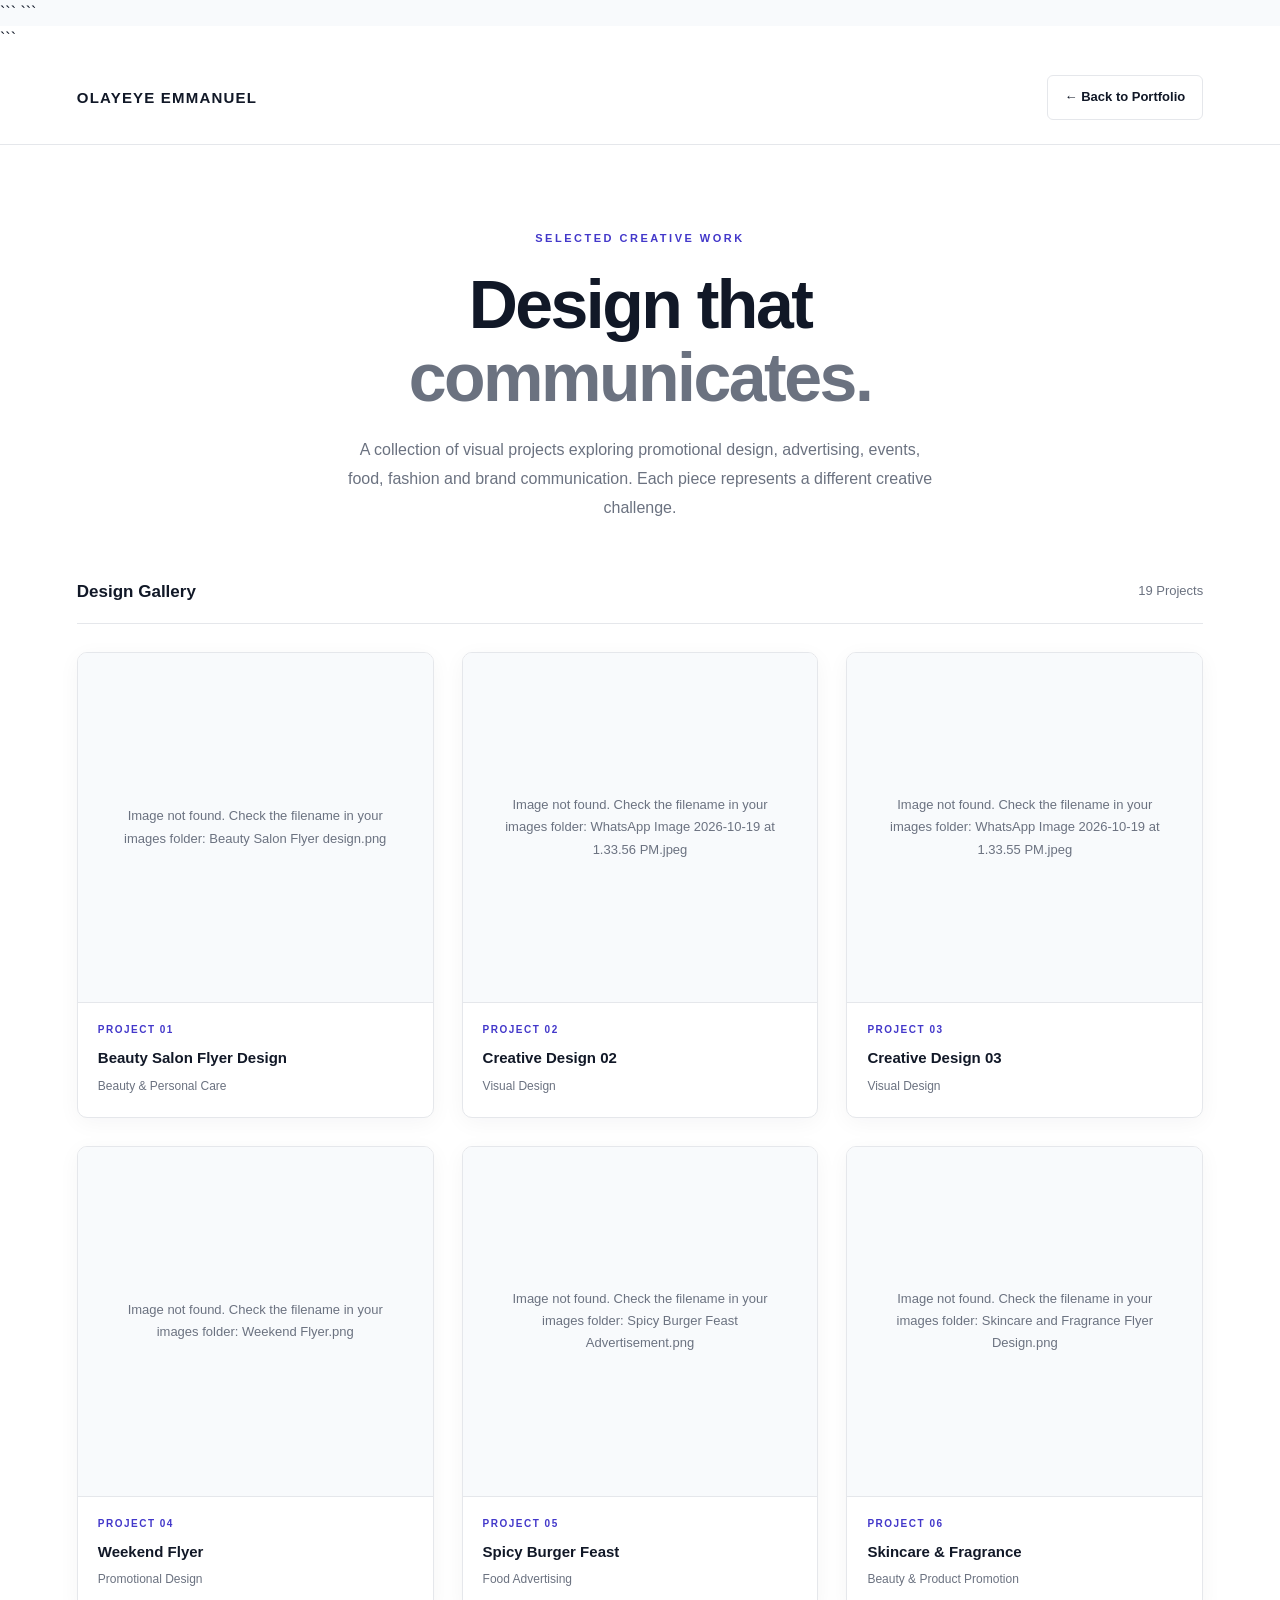
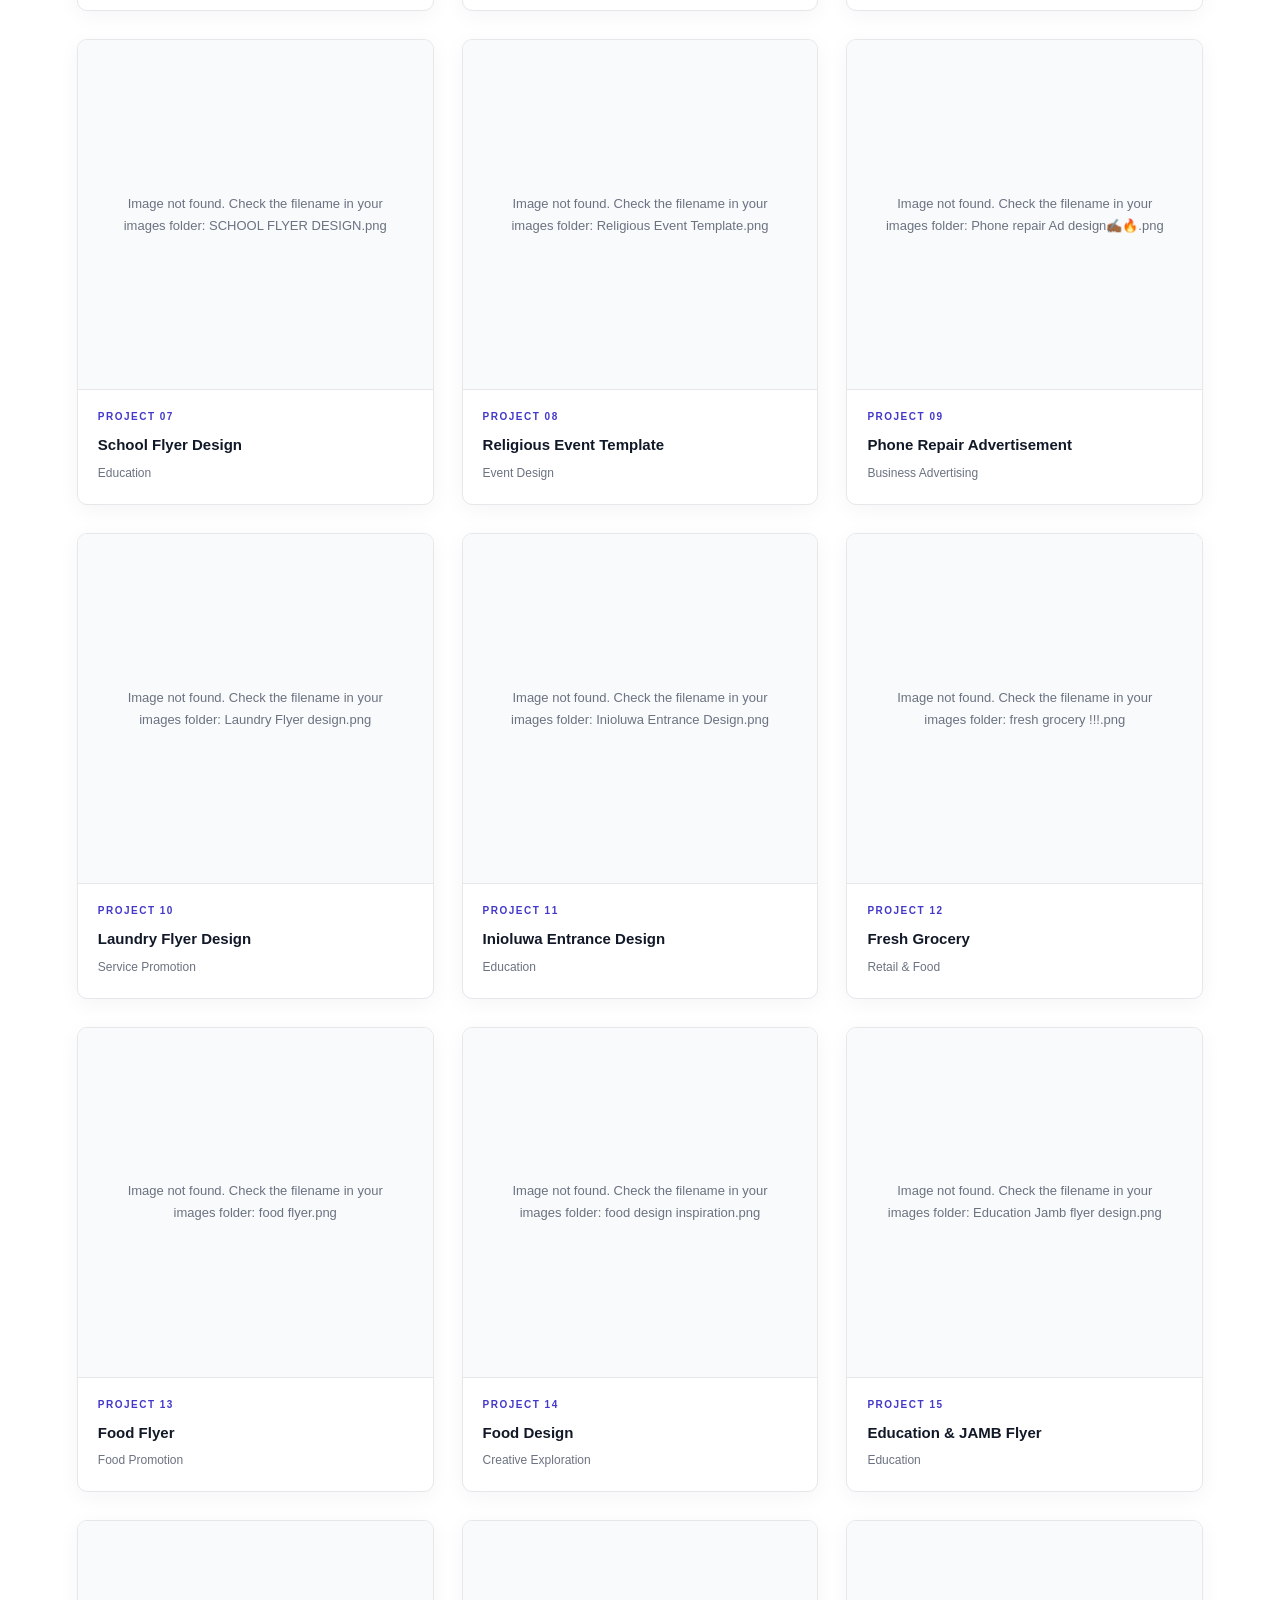
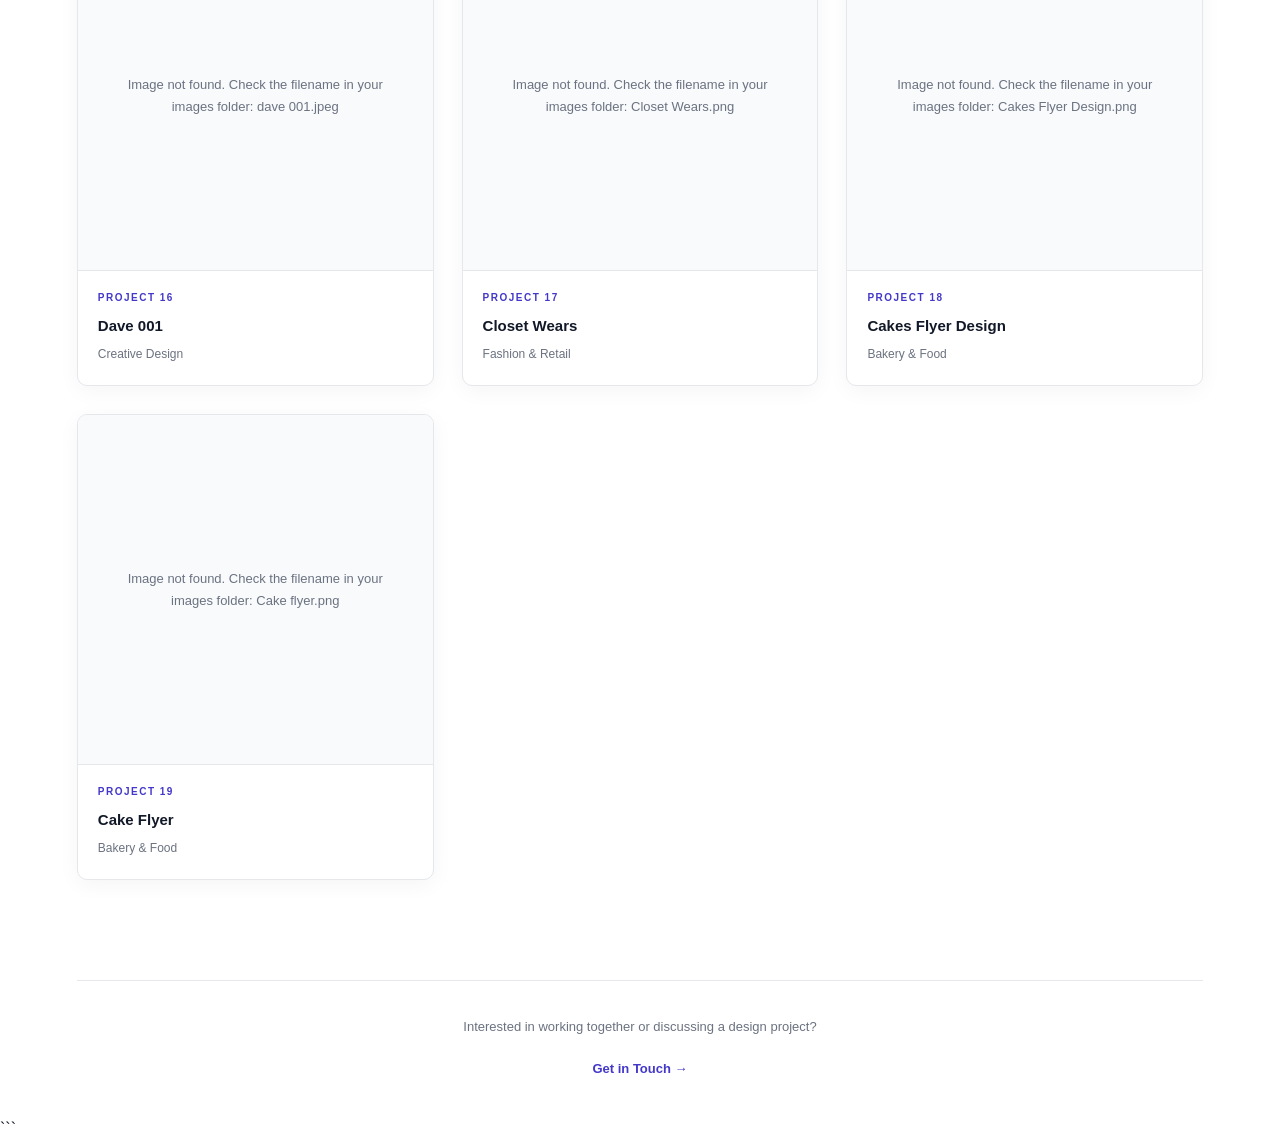
==== work.html @ 798ee1e7 "Add View All Projects button and connect work page" ====
<!DOCTYPE html>

<html lang="en">
<head>
    <meta charset="UTF-8">
    <meta name="viewport" content="width=device-width, initial-scale=1.0">

```
<title>Design Gallery | Olayeye Emmanuel</title>

<meta name="description" content="Explore graphic design, promotional flyers, advertisements and visual communication projects by Olayeye Emmanuel.">

<link rel="stylesheet" href="style.css">

<style>
    .gallery-page {
        min-height: 100vh;
        background: #ffffff;
        color: #111827;
    }

    .gallery-header {
        padding: 24px 6%;
        display: flex;
        align-items: center;
        justify-content: space-between;
        gap: 20px;
        border-bottom: 1px solid #e5e7eb;
    }

    .gallery-brand {
        color: #111827;
        text-decoration: none;
        font-size: 15px;
        font-weight: 800;
        letter-spacing: 1.2px;
    }

    .gallery-back {
        display: inline-flex;
        align-items: center;
        gap: 8px;
        padding: 11px 17px;
        border: 1px solid #e5e7eb;
        border-radius: 6px;
        color: #111827;
        text-decoration: none;
        font-size: 13px;
        font-weight: 600;
        transition: background 0.2s ease;
    }

    .gallery-back:hover {
        background: #f3f4f6;
    }

    .gallery-intro {
        max-width: 850px;
        margin: 0 auto;
        padding: 85px 24px 55px;
        text-align: center;
    }

    .gallery-eyebrow {
        margin-bottom: 20px;
        color: #4338ca;
        font-size: 11px;
        font-weight: 800;
        letter-spacing: 2.5px;
        text-transform: uppercase;
    }

    .gallery-intro h1 {
        margin: 0 0 22px;
        color: #111827;
        font-size: clamp(38px, 6vw, 68px);
        font-weight: 750;
        letter-spacing: -2.5px;
        line-height: 1.08;
    }

    .gallery-intro h1 span {
        display: block;
        color: #6b7280;
    }

    .gallery-intro p {
        max-width: 590px;
        margin: 0 auto;
        color: #6b7280;
        font-size: 16px;
        line-height: 1.8;
    }

    .gallery-main {
        width: min(1440px, 100%);
        margin: 0 auto;
        padding: 0 6% 100px;
    }

    .gallery-toolbar {
        display: flex;
        align-items: center;
        justify-content: space-between;
        gap: 16px;
        margin-bottom: 28px;
        padding-bottom: 18px;
        border-bottom: 1px solid #e5e7eb;
    }

    .gallery-toolbar h2 {
        margin: 0;
        font-size: 17px;
        font-weight: 700;
    }

    .gallery-count {
        color: #6b7280;
        font-size: 13px;
    }

    .design-gallery {
        display: grid;
        grid-template-columns: repeat(3, minmax(0, 1fr));
        gap: 28px;
    }

    .design-card {
        min-width: 0;
        overflow: hidden;
        background: #ffffff;
        border: 1px solid #e5e7eb;
        border-radius: 10px;
        box-shadow: 0 5px 22px rgba(17, 24, 39, 0.045);
        transition: transform 0.25s ease, box-shadow 0.25s ease;
    }

    .design-card:hover {
        transform: translateY(-5px);
        box-shadow: 0 14px 35px rgba(17, 24, 39, 0.09);
    }

    .design-image-frame {
        display: flex;
        align-items: center;
        justify-content: center;
        height: 350px;
        padding: 12px;
        overflow: hidden;
        background: #f8fafc;
        border-bottom: 1px solid #e5e7eb;
    }

    .design-image-frame img {
        display: block;
        width: 100%;
        height: 100%;
        object-fit: contain;
        cursor: zoom-in;
        transition: transform 0.25s ease;
    }

    .design-card:hover .design-image-frame img {
        transform: scale(1.025);
    }

    .design-card-info {
        padding: 19px 20px 21px;
    }

    .design-number {
        display: block;
        margin-bottom: 9px;
        color: #4338ca;
        font-size: 10px;
        font-weight: 800;
        letter-spacing: 1.5px;
    }

    .design-card-info h3 {
        margin: 0;
        color: #111827;
        font-size: 15px;
        font-weight: 650;
        line-height: 1.5;
    }

    .design-type {
        margin-top: 7px;
        color: #6b7280;
        font-size: 12px;
    }

    .gallery-footer {
        padding: 35px 24px;
        text-align: center;
        border-top: 1px solid #e5e7eb;
    }

    .gallery-footer p {
        margin: 0 0 17px;
        color: #6b7280;
        font-size: 13px;
        line-height: 1.7;
    }

    .gallery-footer a {
        color: #4338ca;
        font-size: 13px;
        font-weight: 700;
        text-decoration: none;
    }

    /* Full-size image preview */

    .image-lightbox {
        position: fixed;
        inset: 0;
        z-index: 9999;
        display: none;
        align-items: center;
        justify-content: center;
        padding: 30px;
        background: rgba(17, 24, 39, 0.94);
    }

    .image-lightbox.is-open {
        display: flex;
    }

    .lightbox-image {
        display: block;
        max-width: 92vw;
        max-height: 85vh;
        object-fit: contain;
    }

    .lightbox-close {
        position: absolute;
        top: 18px;
        right: 25px;
        width: 44px;
        height: 44px;
        border: 1px solid rgba(255, 255, 255, 0.35);
        border-radius: 50%;
        background: transparent;
        color: #ffffff;
        font-size: 28px;
        cursor: pointer;
    }

    .lightbox-caption {
        position: absolute;
        bottom: 15px;
        left: 20px;
        right: 20px;
        color: #ffffff;
        font-size: 13px;
        text-align: center;
    }

    @media (max-width: 1000px) {
        .design-gallery {
            grid-template-columns: repeat(2, minmax(0, 1fr));
            gap: 22px;
        }

        .design-image-frame {
            height: 320px;
        }
    }

    @media (max-width: 600px) {
        .gallery-header {
            padding: 18px 5%;
        }

        .gallery-brand {
            font-size: 12px;
        }

        .gallery-back {
            padding: 10px 12px;
            font-size: 12px;
        }

        .gallery-intro {
            padding: 65px 22px 40px;
        }

        .gallery-intro h1 {
            letter-spacing: -1.5px;
        }

        .gallery-intro p {
            font-size: 14px;
        }

        .gallery-main {
            padding: 0 18px 65px;
        }

        .design-gallery {
            grid-template-columns: 1fr;
            gap: 22px;
        }

        .design-image-frame {
            height: 390px;
        }

        .design-card-info {
            padding: 17px;
        }

        .image-lightbox {
            padding: 15px;
        }
    }
</style>
```

</head>

<body>
<div class="gallery-page">

```
<header class="gallery-header">
    <a class="gallery-brand" href="index.html">OLAYEYE EMMANUEL</a>
    <a class="gallery-back" href="index.html#work">← Back to Portfolio</a>
</header>

<section class="gallery-intro">
    <div class="gallery-eyebrow">Selected Creative Work</div>

    <h1>
        Design that
        <span>communicates.</span>
    </h1>

    <p>
        A collection of visual projects exploring promotional design,
        advertising, events, food, fashion and brand communication.
        Each piece represents a different creative challenge.
    </p>
</section>

<main class="gallery-main">

    <div class="gallery-toolbar">
        <h2>Design Gallery</h2>
        <span class="gallery-count" id="galleryCount">19 Projects</span>
    </div>

    <div class="design-gallery" id="designGallery"></div>

</main>

<footer class="gallery-footer">
    <p>
        Interested in working together or discussing a design project?
    </p>
    <a href="index.html#contact">Get in Touch →</a>
</footer>
```

</div>

<div class="image-lightbox" id="imageLightbox" role="dialog" aria-modal="true" aria-label="Full-size design preview">
    <button class="lightbox-close" id="lightboxClose" aria-label="Close image preview">&times;</button>
    <img class="lightbox-image" id="lightboxImage" src="" alt="">
    <div class="lightbox-caption" id="lightboxCaption"></div>
</div>

<script>
    const designs = [
        {
            file: "Beauty Salon Flyer design.png",
            title: "Beauty Salon Flyer Design",
            type: "Beauty & Personal Care"
        },
        {
            file: "WhatsApp Image 2026-10-19 at 1.33.56 PM.jpeg",
            title: "Creative Design 02",
            type: "Visual Design"
        },
        {
            file: "WhatsApp Image 2026-10-19 at 1.33.55 PM.jpeg",
            title: "Creative Design 03",
            type: "Visual Design"
        },
        {
            file: "Weekend Flyer.png",
            title: "Weekend Flyer",
            type: "Promotional Design"
        },
        {
            file: "Spicy Burger Feast Advertisement.png",
            title: "Spicy Burger Feast",
            type: "Food Advertising"
        },
        {
            file: "Skincare and Fragrance Flyer Design.png",
            title: "Skincare & Fragrance",
            type: "Beauty & Product Promotion"
        },
        {
            file: "SCHOOL FLYER DESIGN.png",
            title: "School Flyer Design",
            type: "Education"
        },
        {
            file: "Religious Event Template.png",
            title: "Religious Event Template",
            type: "Event Design"
        },
        {
            file: "Phone repair Ad design✍🏾🔥.png",
            title: "Phone Repair Advertisement",
            type: "Business Advertising"
        },
        {
            file: "Laundry Flyer design.png",
            title: "Laundry Flyer Design",
            type: "Service Promotion"
        },
        {
            file: "Inioluwa Entrance Design.png",
            title: "Inioluwa Entrance Design",
            type: "Education"
        },
        {
            file: "fresh grocery !!!.png",
            title: "Fresh Grocery",
            type: "Retail & Food"
        },
        {
            file: "food flyer.png",
            title: "Food Flyer",
            type: "Food Promotion"
        },
        {
            file: "food design inspiration.png",
            title: "Food Design",
            type: "Creative Exploration"
        },
        {
            file: "Education Jamb flyer design.png",
            title: "Education & JAMB Flyer",
            type: "Education"
        },
        {
            file: "dave 001.jpeg",
            title: "Dave 001",
            type: "Creative Design"
        },
        {
            file: "Closet Wears.png",
            title: "Closet Wears",
            type: "Fashion & Retail"
        },
        {
            file: "Cakes Flyer Design.png",
            title: "Cakes Flyer Design",
            type: "Bakery & Food"
        },
        {
            file: "Cake flyer.png",
            title: "Cake Flyer",
            type: "Bakery & Food"
        }
    ];

    const gallery = document.getElementById("designGallery");
    const count = document.getElementById("galleryCount");

    designs.forEach((design, index) => {
        const card = document.createElement("article");
        card.className = "design-card";

        const frame = document.createElement("div");
        frame.className = "design-image-frame";

        const img = document.createElement("img");
        img.src = "images/" + encodeURIComponent(design.file);
        img.alt = design.title;
        img.loading = index < 6 ? "eager" : "lazy";

        img.addEventListener("click", () => openLightbox(img.src, design.title));

        img.addEventListener("error", () => {
            frame.innerHTML = "";
            const message = document.createElement("p");
            message.style.cssText = "padding:20px;color:#6b7280;font-size:13px;text-align:center;line-height:1.7;";
            message.textContent = "Image not found. Check the filename in your images folder: " + design.file;
            frame.appendChild(message);
        });

        frame.appendChild(img);

        const info = document.createElement("div");
        info.className = "design-card-info";

        const number = document.createElement("span");
        number.className = "design-number";
        number.textContent = "PROJECT " + String(index + 1).padStart(2, "0");

        const title = document.createElement("h3");
        title.textContent = design.title;

        const type = document.createElement("div");
        type.className = "design-type";
        type.textContent = design.type;

        info.append(number, title, type);
        card.append(frame, info);
        gallery.appendChild(card);
    });

    count.textContent = designs.length + " Projects";

    const lightbox = document.getElementById("imageLightbox");
    const lightboxImage = document.getElementById("lightboxImage");
    const lightboxCaption = document.getElementById("lightboxCaption");
    const closeButton = document.getElementById("lightboxClose");

    function openLightbox(src, title) {
        lightboxImage.src = src;
        lightboxImage.alt = title;
        lightboxCaption.textContent = title;
        lightbox.classList.add("is-open");
        document.body.style.overflow = "hidden";
        closeButton.focus();
    }

    function closeLightbox() {
        lightbox.classList.remove("is-open");
        lightboxImage.src = "";
        document.body.style.overflow = "";
    }

    closeButton.addEventListener("click", closeLightbox);

    lightbox.addEventListener("click", (event) => {
        if (event.target === lightbox) {
            closeLightbox();
        }
    });

    document.addEventListener("keydown", (event) => {
        if (event.key === "Escape") {
            closeLightbox();
        }
    });
</script>

</body>
</html>
---- style.css ----
/* =========================================================
   OLAYEYE EMMANUEL
   PERSONAL WEBSITE
   CLEAN LIGHT / PREMIUM / EDITORIAL
========================================================= */

* {
    margin: 0;
    padding: 0;
    box-sizing: border-box;
}

html {
    scroll-behavior: smooth;
}

body {
    font-family: Arial, Helvetica, sans-serif;
    background: #f8fafc;
    color: #111827;
    line-height: 1.6;
    overflow-x: hidden;
}

img {
    display: block;
    max-width: 100%;
}

a {
    color: inherit;
    text-decoration: none;
}

p {
    margin: 0;
}

strong {
    font-weight: 700;
}

/* =========================================================
   GLOBAL CONTAINER
========================================================= */

.nav-container,
section,
.contact-inner,
footer {
    width: min(1180px, 88%);
    margin: 0 auto;
}

/* =========================================================
   NAVIGATION
========================================================= */

.navbar {
    width: 100%;
    background: #f8fafc;
}

.nav-container {
    min-height: 92px;
    display: flex;
    align-items: center;
    justify-content: space-between;
    border-bottom: 1px solid #e2e8f0;
}

.logo {
    font-size: 19px;
    font-weight: 800;
    letter-spacing: -0.5px;
}

.logo span {
    color: #312e81;
}

nav {
    display: flex;
    align-items: center;
    gap: 38px;
}

nav a {
    font-size: 14px;
    color: #475569;
    transition: color 0.25s ease;
}

nav a:hover {
    color: #312e81;
}

.nav-button {
    font-size: 14px;
    font-weight: 700;
    color: #111827;
}

.nav-button:hover {
    color: #312e81;
}

/* =========================================================
   HERO
========================================================= */

.hero {
    width: 100%;
    min-height: 720px;

    display: grid;
    grid-template-columns: 1.05fr 0.95fr;
    align-items: center;
    gap: 90px;

    padding: 100px max(6%, calc((100% - 1180px) / 2));

    background: #111827;
    color: white;
}

.hero-content {
    max-width: 690px;
}

.eyebrow {
    margin-bottom: 28px;
    font-size: 12px;
    font-weight: 700;
    letter-spacing: 2px;
    color: #ffffff;
}

.hero h1 {
    max-width: 720px;
    font-size: clamp(60px, 7vw, 105px);
    line-height: 0.91;
    letter-spacing: -6px;
    font-weight: 800;
    margin-bottom: 38px;
}

.hero h1 span {
    color: #818cf8;
}

.hero-text {
    max-width: 590px;
    font-size: 18px;
    line-height: 1.75;
    color: #ffffff;
}

.hero-actions {
    display: flex;
    align-items: center;
    gap: 28px;
    margin-top: 32px;
}

.primary-button {
    display: inline-flex;
    align-items: center;
    justify-content: center;
    padding: 14px 22px;
    background: #111827;
    color: white;
    border-radius: 999px;
    font-size: 14px;
    font-weight: 700;
    transition: transform 0.25s ease, background 0.25s ease;
}

.primary-button:hover {
    transform: translateY(-3px);
    background: #312e81;
}

.text-button {
    font-size: 14px;
    font-weight: 700;
    color: #475569;
}

.text-button:hover {
    color: #312e81;
}

/* =========================================================
   HERO IMAGE
========================================================= */

.hero-image {
    display: flex;
    flex-direction: column;
    align-items: center;
}

.image-frame {
    width: min(100%, 460px);
    height: 570px;
    padding: 12px;
    background: white;
    border: 1px solid #e2e8f0;
    border-radius: 24px;
    box-shadow: 0 25px 60px rgba(15, 23, 42, 0.10);
}

.image-frame img {
    width: 100%;
    height: 100%;
    object-fit: cover;
    object-position: center;
    border-radius: 16px;
}

.image-caption {
    width: min(100%, 460px);
    display: flex;
    justify-content: space-between;
    margin-top: 13px;
    font-size: 10px;
    letter-spacing: 1.5px;
    color: #94a3b8;
}

/* =========================================================
   INTRO STRIP
========================================================= */

.intro-strip {
    display: grid;
    grid-template-columns: repeat(3, 1fr);
    gap: 30px;
    padding: 30px 0;
    border-top: 1px solid #e2e8f0;
    border-bottom: 1px solid #e2e8f0;
}

.intro-strip div {
    display: flex;
    flex-direction: column;
    gap: 5px;
}

.intro-strip span {
    font-size: 10px;
    letter-spacing: 1.5px;
    color: #94a3b8;
}

.intro-strip strong {
    font-size: 13px;
    color: #334155;
}

/* =========================================================
   GENERAL SECTION
========================================================= */

.section {
    padding: 130px 0;
}

.section-heading {
    display: block;
    margin-bottom: 65px;
    text-align: left;
}

.section-heading h2 {
    margin-left: 0;
    margin-right: 0;
}

.section-heading .section-number {
    margin-bottom: 24px;
}

.section-heading h2 {
    max-width: 900px;
    margin: 0;
}

.section-number {
    font-size: 10px;
    font-weight: 700;
    letter-spacing: 1.5px;
    color: #64748b;
}

.section-heading h2 {
    max-width: 800px;
    font-size: clamp(45px, 5.4vw, 78px);
    line-height: 0.96;
    letter-spacing: -4px;
    font-weight: 800;
    text-align: left;
}

.section-heading h2 span {
    color: #312E81;
}

/* =========================================================
   ABOUT
========================================================= */

.about {
    border-bottom: 1px solid #e2e8f0;
}

.about-grid {
    display: grid;
    grid-template-columns: 0.9fr 1.1fr;
    gap: 100px;
}

.about-lead {
    font-size: 21px;
    line-height: 1.7;
    color: #334155;
}

.about-lead p {
    margin-bottom: 25px;
}

.about-text {
    max-width: 650px;
}

.about-text p {
    margin-bottom: 25px;
    font-size: 17px;
    line-height: 1.8;
    color: #64748b;
}

/* =========================================================
   SERVICES
========================================================= */

.services {
    border-bottom: 1px solid #dbe3ec;
}

.service-grid {
    display: grid;
    grid-template-columns: repeat(3, 1fr);
    gap: 2px;
    background: #dbe3ec;
    border: 1px solid #dbe3ec;
}

.service-card {
    position: relative;
    min-height: 320px;
    padding: 32px;
    display: flex;
    flex-direction: column;
    justify-content: space-between;

    background-size: cover;
    background-position: center;
    background-repeat: no-repeat;

    overflow: hidden;
    border: 1px solid rgba(255, 255, 255, 0.35);
}

/* Dark layer over the image */
.service-overlay {
    position: absolute;
    inset: 0;
    z-index: 1;

    background: linear-gradient(
        to top,
        rgba(8, 15, 35, 0.88),
        rgba(8, 15, 35, 0.45),
        rgba(8, 15, 35, 0.15)
    );
}

/* Content sits above the image and overlay */
.service-content {
    position: relative;
    z-index: 2;

    height: 100%;
    display: flex;
    flex-direction: column;
    justify-content: space-between;
}

/* Number */
.service-number {
    display: block;

    font-size: 10px;
    font-weight: 700;
    letter-spacing: 2px;

    color: rgba(255, 255, 255, 0.75);
}

/* Text area */
.service-content h3 {
    margin-top: auto;
    margin-bottom: 12px;

    font-size: 23px;
    line-height: 1.15;
    font-weight: 700;
    letter-spacing: -0.5px;

    color: #ffffff;
}

/* Description */
.service-content p {
    max-width: 430px;

    margin: 0;

    font-size: 14px;
    line-height: 1.7;

    color: rgba(255, 255, 255, 0.88);
}

/* Subtle premium hover */
.service-card {
    transition:
        transform 0.3s ease,
        box-shadow 0.3s ease;
}

.service-card:hover {
    transform: translateY(-3px);
    box-shadow: 0 16px 35px rgba(15, 23, 42, 0.12);
}

/* =========================================================
   JOURNEY
========================================================= */

.timeline {
    border-top: 1px solid #dbe3ec;
}

.timeline-item {
    display: grid;
    grid-template-columns: 180px 1fr;
    gap: 60px;
    padding: 42px 0;
    border-bottom: 1px solid #dbe3ec;
}

.timeline-year {
    padding-top: 4px;
    font-size: 10px;
    font-weight: 700;
    letter-spacing: 2px;
    color: #94a3b8;
}

.timeline-content {
    display: grid;
    grid-template-columns: 1fr 360px;
    gap: 50px;
    align-items: center;
}

.timeline-text h3 {
    margin-bottom: 14px;
    font-size: 24px;
    line-height: 1.2;
    letter-spacing: -0.5px;
}

.timeline-text p {
    max-width: 680px;
    margin: 0;
    font-size: 16px;
    line-height: 1.8;
    color: #64748b;
}

.timeline-image {
    width: 100%;
    height: 220px;
    overflow: hidden;
    background: #e2e8f0;
}

.timeline-image img {
    display: block;
    width: 100%;
    height: 100%;
    object-fit: cover;
}

/* =========================================================
   WORK — PREMIUM BLUE & VIOLET BACKGROUND
========================================================= */

.work {
    position: relative;
    isolation: isolate;
    overflow: hidden;

    background:
        radial-gradient(
            circle at 100% 0%,
            rgba(124, 58, 237, 0.18) 0%,
            transparent 32%
        ),
        radial-gradient(
            circle at 0% 100%,
            rgba(59, 130, 246, 0.20) 0%,
            transparent 35%
        ),
        linear-gradient(
            135deg,
            #edf4ff 0%,
            #dce9ff 48%,
            #e9e7ff 100%
        );

    border-bottom: 1px solid #dbe5f5;
}

/* Decorative circles */

.work::before,
.work::after {
    content: "";
    position: absolute;
    z-index: -1;
    border-radius: 50%;
    pointer-events: none;
}

.work::before {
    width: 360px;
    height: 360px;
    top: -200px;
    right: -100px;
    background: rgba(96, 145, 255, 0.20);
}

.work::after {
    width: 300px;
    height: 300px;
    bottom: -190px;
    left: -100px;
    background: rgba(124, 58, 237, 0.12);
}


.work-grid {
    display: grid;
    grid-template-columns: repeat(2, minmax(0, 1fr));
    gap: 28px;
}

.project-card {
    background: #ffffff;
    border: 1px solid #e2e8f0;
    border-radius: 22px;
    padding: 12px;
    overflow: hidden;
    box-shadow: 0 12px 35px rgba(15, 23, 42, 0.05);
    transition: transform 0.3s ease, box-shadow 0.3s ease;
}

.project-card:hover {
    transform: translateY(-4px);
    box-shadow: 0 22px 55px rgba(15, 23, 42, 0.10);
}

.project-large {
    grid-column: 1 / -1;
}

.project-image {
width: 100%;
height: 360px;
display: flex;
align-items: center;
justify-content: center;
overflow: hidden;
border-radius: 15px;
background: linear-gradient(135deg, #f8fafc, #eef2ff);
}

.project-large .project-image {
    height: 470px;
}

.project-image img {
    display: block;
    width: 100%;
    height: 100%;
    object-fit: contain;
    transition: transform 0.45s ease;
}

.project-card:hover .project-image img {
    transform: scale(1.015);
}

.project-info {
    display: flex;
    justify-content: space-between;
    align-items: flex-start;
    gap: 35px;
    padding: 22px 7px 10px;
}

.project-info > div {
    flex: 1;
}

.project-info span {
    display: block;
    margin-bottom: 7px;
    font-size: 9px;
    font-weight: 700;
    letter-spacing: 1.2px;
    color: #94a3b8;
}

.project-info h3 {
    font-size: 20px;
    line-height: 1.25;
    letter-spacing: -0.5px;
    color: #111827;
}

.project-info p {
    max-width: 430px;
    color: #64748b;
    font-size: 13px;
    line-height: 1.7;
}

/* =========================================================
   SKILLS
========================================================= */

.skills {
    border-bottom: 1px solid #e2e8f0;
}

.skills-layout {
    display: grid;
    grid-template-columns: repeat(3, 1fr);
    gap: 70px;
}

.skill-group {
    border-top: 1px solid #cbd5e1;
    padding-top: 20px;
}

.skill-group h3 {
    margin-bottom: 22px;
    font-size: 20px;
}

.skill-group ul {
    list-style: none;
}

.skill-group li {
    padding: 8px 0;
    font-size: 14px;
    color: #64748b;
    border-bottom: 1px solid #edf2f7;
}

/* =========================================================
   DAVE TECH CREATIVE
========================================================= */

.dtc {
    padding-top: 110px;
    padding-bottom: 110px;
}

.dtc-inner {
    padding: 70px;
    background: #eef2ff;
    border: 1px solid #dbe3ec;
    border-radius: 28px;
}

.dtc-label {
    margin-bottom: 25px;
    font-size: 10px;
    font-weight: 700;
    letter-spacing: 1.7px;
    color: #64748b;
}

.dtc h2 {
    font-size: clamp(55px, 8vw, 105px);
    line-height: 0.88;
    letter-spacing: -6px;
}

.dtc h2 span {
    color: #312e81;
}

.dtc-tagline {
    margin-top: 30px;
    font-size: 12px;
    font-weight: 700;
    letter-spacing: 2px;
}

.dtc-description {
    max-width: 650px;
    margin-top: 30px;
    font-size: 17px;
    line-height: 1.8;
    color: #64748b;
}

.dtc-services {
    display: flex;
    flex-wrap: wrap;
    gap: 10px;
    margin-top: 35px;
}

.dtc-services span {
    padding: 9px 14px;
    border: 1px solid #cbd5e1;
    border-radius: 999px;
    background: white;
    font-size: 12px;
    color: #475569;
    
}
.dtc-brand-row {
    display: grid;
    grid-template-columns: 1fr 260px;
    align-items: center;
    gap: 50px;
}

.dtc-logo-area {
    display: flex;
    justify-content: center;
    align-items: center;
}

.dtc-logo-area img {
    width: 220px;
    height: 220px;
    object-fit: contain;
    padding: 20px;
    background: #ffffff;
    border: 1px solid #e2e8f0;
    border-radius: 24px;
    box-shadow: 0 15px 40px rgba(15, 23, 42, 0.08);
}

/* =========================================================
   BEYOND DESIGN
========================================================= */

.beyond {
    border-bottom: 1px solid #e2e8f0;
}

.beyond-grid {
    display: grid;
    grid-template-columns: 0.8fr 1.2fr;
    gap: 100px;
}

.beyond-intro {
    max-width: 500px;
}

.beyond-intro p {
    margin-bottom: 25px;
    font-size: 18px;
    line-height: 1.8;
    color: #475569;
}

.beyond-list {
    border-top: 1px solid #dbe3ec;
}

.beyond-list > div {
    display: grid;
    grid-template-columns: 45px 1fr;
    column-gap: 20px;
    padding: 25px 0;
    border-bottom: 1px solid #dbe3ec;
}

.beyond-list span {
    font-size: 10px;
    color: #94a3b8;
}

.beyond-list strong {
    font-size: 19px;
}

.beyond-list p {
    grid-column: 2;
    margin-top: 5px;
    font-size: 14px;
    color: #64748b;
}

/* =========================================================
   GUIDE / EBOOK
========================================================= */

.guide {
    padding-top: 100px;
    padding-bottom: 100px;
}

.guide-card {
    position: relative;
    padding: 65px;
    background: #ffffff;
    border: 1px solid #dbe3ec;
    border-radius: 28px;
    overflow: hidden;
}

.guide-card::after {
    content: "BOOK";
    position: absolute;
    right: -20px;
    bottom: -65px;
    font-size: 190px;
    font-weight: 800;
    letter-spacing: -12px;
    color: #f1f5f9;
    z-index: 0;
}

.guide-card > * {
    position: relative;
    z-index: 1;
}

.guide-label {
    margin-bottom: 25px;
    font-size: 10px;
    font-weight: 700;
    letter-spacing: 1.5px;
    color: #64748b;
}

.guide-card h2 {
    max-width: 800px;
    font-size: clamp(45px, 6vw, 78px);
    line-height: 0.96;
    letter-spacing: -4px;
}

.guide-card h2 span {
    color: #312e81;
}

.guide-card > p {
    max-width: 700px;
    margin-top: 25px;
    font-size: 17px;
    line-height: 1.8;
    color: #64748b;
}

.guide-footer {
    margin-top: 35px;
    font-size: 10px;
    font-weight: 700;
    letter-spacing: 1.5px;
    color: #94a3b8;
}

/* =========================================================
   PHILOSOPHY
========================================================= */

.philosophy {
    width: 100%;
    padding: 130px 0;
    background: #111827;
    color: white;
}

.philosophy-inner {
    width: min(1180px, 88%);
    margin: 0 auto;
}

.philosophy-inner > p {
    margin-bottom: 30px;
    font-size: 10px;
    font-weight: 700;
    letter-spacing: 1.5px;
    color: #94a3b8;
}

.philosophy h2 {
    max-width: 950px;
    font-size: clamp(50px, 7vw, 95px);
    line-height: 0.95;
    letter-spacing: -5px;
}

.philosophy h2 span {
    color: #818cf8;
}

.philosophy-text {
    display: grid;
    grid-template-columns: 1fr 1fr;
    gap: 70px;
    max-width: 850px;
    margin-top: 60px;
}

.philosophy-text p {
    font-size: 16px;
    line-height: 1.8;
    color: #cbd5e1;
}

/* =========================================================
   EXPLORING
========================================================= */

.exploring {
    border-bottom: 1px solid #e2e8f0;
}

.explore-grid {
    display: grid;
    grid-template-columns: repeat(4, 1fr);
    gap: 1px;
    background: #dbe3ec;
    border: 1px solid #dbe3ec;
}

.explore-grid > div {
    position: relative;
    min-height: 300px;
    padding: 28px;
    display: flex;
    flex-direction: column;
    justify-content: space-between;
    overflow: hidden;
    background-size: cover;
    background-position: center;
    color: white;
}

/* Dark overlay */
.explore-grid > div::before {
    content: "";
    position: absolute;
    inset: 0;
    background: rgba(15, 23, 42, 0.52);
    z-index: 0;
}

/* Images */
.explore-grid > div:nth-child(1) {
    background-image: url("images/Design.jpg");
}

.explore-grid > div:nth-child(2) {
    background-image: url("images/technology.jpg");
}

.explore-grid > div:nth-child(3) {
    background-image: url("images/Ai image.png");
}

.explore-grid > div:nth-child(4) {
    background-image: url("images/entrepreneurship.png");
}

/* Keep text above the image and overlay */
.explore-grid > div > * {
    position: relative;
    z-index: 1;
}

.explore-grid span {
    display: block;
    margin-bottom: 55px;
    font-size: 10px;
    font-weight: 700;
    color: #ffffff;
}

.explore-grid h3 {
    margin-bottom: 10px;
    font-size: 19px;
    color: #ffffff;
}

.explore-grid p {
    font-size: 13px;
    line-height: 1.7;
    color: #e2e8f0;
}

/* =========================================================
   CONTACT
========================================================= */

.contact {
    width: 100%;
    padding: 140px 0;
    border-bottom: 1px solid #e2e8f0;
}

.contact-inner {
    padding-top: 0;
}

.contact h2 {
    max-width: 900px;
    margin-top: 25px;
    font-size: clamp(55px, 7vw, 100px);
    line-height: 0.94;
    letter-spacing: -6px;
}

.contact h2 span {
    color: #312e81;
}

.contact-inner > p:not(.section-number) {
    max-width: 550px;
    margin-top: 30px;
    font-size: 17px;
    color: #64748b;
}

.contact-links {
    display: flex;
    gap: 15px;
    margin-top: 35px;
}

.contact-links a {
    padding: 14px 22px;
    border: 1px solid #cbd5e1;
    border-radius: 999px;
    font-size: 13px;
    font-weight: 700;
    transition: all 0.25s ease;
}

.contact-links a:hover {
    background: #111827;
    color: white;
    border-color: #111827;
}

/* =========================================================
   FOOTER
========================================================= */

footer {
    padding: 28px 0;
}

.footer-top,
.footer-bottom {
    display: flex;
    justify-content: space-between;
    gap: 30px;
}

.footer-top {
    padding-bottom: 25px;
    border-bottom: 1px solid #e2e8f0;
    font-size: 10px;
    letter-spacing: 1px;
    color: #64748b;
}

.footer-name {
    font-weight: 800;
    color: #111827;
}

.footer-bottom {
    padding-top: 20px;
    font-size: 11px;
    color: #94a3b8;
}

/* =========================================================
   TABLET
========================================================= */

@media (max-width: 900px) {

    .nav-container {
        min-height: 80px;
    }

    nav {
        gap: 18px;
    }

    .hero {
        grid-template-columns: 1fr;
        gap: 60px;
        padding: 80px 0;
    }

    .hero-image {
        align-items: flex-start;
    }

    .image-frame,
    .image-caption {
        width: min(100%, 430px);
    }

    .section-heading {
        grid-template-columns: 1fr;
        gap: 20px;
    }

    .about-grid,
    .beyond-grid {
        grid-template-columns: 1fr;
        gap: 50px;
    }

    .service-grid {
        grid-template-columns: repeat(2, 1fr);
    }

    .skills-layout {
        grid-template-columns: 1fr 1fr;
    }

    .explore-grid {
        grid-template-columns: repeat(2, 1fr);
    }

    .philosophy-text {
        grid-template-columns: 1fr;
        gap: 20px;
    }
}

/* =========================================================
   MOBILE
========================================================= */

@media (max-width: 650px) {

    .nav-container,
    section,
    .contact-inner,
    .philosophy-inner,
    footer {
        width: 90%;
    }

    nav {
        display: none;
    }

    .nav-button {
        font-size: 13px;
    }

    .hero {
        min-height: auto;
        padding: 65px 0;
    }

    .hero h1 {
        font-size: 58px;
        letter-spacing: -4px;
    }

    .hero-text {
        font-size: 16px;
    }

    .hero-actions {
        align-items: flex-start;
        flex-direction: column;
        gap: 18px;
    }

    .image-frame {
        height: 500px;
    }

    .intro-strip {
        grid-template-columns: 1fr;
        gap: 20px;
    }

    .section {
        padding: 90px 0;
    }

    .section-heading {
        margin-bottom: 45px;
    }

    .section-heading h2 {
        font-size: 48px;
        letter-spacing: -3px;
    }

    .about-lead {
        font-size: 18px;
    }

    .service-grid,
    .skills-layout,
    .explore-grid {
        grid-template-columns: 1fr;
    }

    .service-card {
    position: relative;
    min-height: 250px;
    padding: 32px;
    background-size: cover;
    background-position: center;
    overflow: hidden;
}

    .timeline-item {
        grid-template-columns: 1fr;
        gap: 12px;
    }

    .work-grid {
        grid-template-columns: 1fr;
    }

    .project-large {
        grid-column: auto;
    }

    .project-image,
.project-large .project-image {
    height: 220px;
}

    .project-info {
        flex-direction: column;
        gap: 15px;
    }

    .dtc-inner,
    .guide-card {
        padding: 35px 25px;
    }

    .dtc h2 {
        font-size: 58px;
        letter-spacing: -4px;
    }

    .guide-card h2 {
        font-size: 46px;
        letter-spacing: -3px;
    }

    .philosophy {
        padding: 90px 0;
    }

    .philosophy h2 {
        font-size: 55px;
        letter-spacing: -4px;
    }

    .contact {
        padding: 90px 0;
    }

    .contact h2 {
        font-size: 58px;
        letter-spacing: -4px;
    }

    .contact-links {
        flex-direction: column;
        align-items: flex-start;
    }

    .footer-top,
    .footer-bottom {
        flex-direction: column;
        gap: 12px;
    }
}
@media (max-width: 800px) {

    .timeline-item {
        grid-template-columns: 1fr;
        gap: 20px;
    }

    .timeline-content {
        grid-template-columns: 1fr;
        gap: 28px;
    }

    .timeline-image {
        height: 240px;
    }

}
/* =========================================================
   CONTACT
========================================================= */

.contact {
    width: 100%;
    padding: 70px 0 0;
    background: #f8fafc;
}

.contact-inner {
    width: 94%;
    max-width: 1440px;
    margin: 0 auto;
    padding: 60px 60px 0;
    background: #071226;
    border-radius: 24px 24px 0 0;
    color: #ffffff;

    display: grid;
    grid-template-columns: 360px 1fr;
    gap: 80px;
}


/* =========================================================
   CONTACT PROFILE
========================================================= */

.contact-profile {
    display: flex;
    flex-direction: column;
}

.contact-photo {
    width: 100%;
    height: 420px;
    overflow: hidden;
    border-radius: 4px;
    background: #111827;
}

.contact-photo img {
    width: 100%;
    height: 100%;
    display: block;
    object-fit: cover;
    object-position: center;
}

.contact-caption {
    padding-top: 20px;
}

.contact-caption span {
    display: block;
    font-size: 12px;
    font-weight: 700;
    letter-spacing: 1px;
    color: #ffffff;
}

.contact-caption p {
    margin: 6px 0 0;
    font-size: 13px;
    line-height: 1.5;
    color: #8994a8;
}


/* =========================================================
   CONTACT CONTENT
========================================================= */

.contact-content {
    padding-top: 5px;
}

.contact-label {
    display: inline-flex;
    align-items: center;
    padding: 8px 14px;
    border: 1px solid #334155;
    border-radius: 30px;

    font-size: 10px;
    font-weight: 700;
    letter-spacing: 1.5px;
    color: #aab5c8;
}

.contact-content h2 {
    max-width: 760px;
    margin: 25px 0 22px;

    font-size: 58px;
    line-height: 1.02;
    letter-spacing: -3px;
    font-weight: 700;
    color: #ffffff;
}

.contact-content h2 span {
    display: block;
    color: #7c3aed;
}

.contact-intro {
    max-width: 700px;
    margin: 0 0 18px;

    font-size: 16px;
    line-height: 1.7;
    color: #aab5c8;
}

.contact-message {
    margin: 0;
    font-size: 14px;
    color: #8994a8;
}

.contact-message a {
    color: #ffffff;
    text-decoration: underline;
    text-underline-offset: 5px;
}


/* =========================================================
   CONTACT FORM
========================================================= */

.contact-form {
    margin-top: 40px;
    padding-top: 35px;
    border-top: 1px solid #26344c;
}

.form-row {
    display: grid;
    grid-template-columns: 1fr 1fr;
    gap: 20px;
}

.form-group {
    margin-bottom: 25px;
}

.form-group label {
    display: block;
    margin-bottom: 10px;

    font-size: 10px;
    font-weight: 700;
    letter-spacing: 1.5px;
    color: #7f8ba1;
}

.form-group input,
.form-group textarea {
    width: 100%;
    box-sizing: border-box;

    border: 1px solid #334155;
    border-radius: 0;

    background: #101c32;
    color: #ffffff;

    font-family: inherit;
    font-size: 14px;

    outline: none;
    transition: border-color 0.2s ease,
                background 0.2s ease;
}

.form-group input {
    height: 54px;
    padding: 0 15px;
}

.form-group textarea {
    min-height: 120px;
    padding: 15px;
    resize: vertical;
}

.form-group input:focus,
.form-group textarea:focus {
    border-color: #7c3aed;
    background: #14213a;
}

.form-group input::placeholder,
.form-group textarea::placeholder {
    color: #64748b;
}


/* =========================================================
   FORM BUTTON
========================================================= */

.form-submit {
    display: flex;
    align-items: center;
    gap: 18px;

    margin-top: 5px;
    padding-bottom: 50px;
}

.form-submit button {
    border: none;
    padding: 16px 24px;

    background: #ffffff;
    color: #071226;

    font-family: inherit;
    font-size: 14px;
    font-weight: 700;

    cursor: pointer;
    transition: transform 0.2s ease,
                background 0.2s ease;
}

.form-submit button span {
    margin-left: 8px;
    font-size: 18px;
}

.form-submit button:hover {
    transform: translateY(-2px);
    background: #f1f5f9;
}

.form-submit p {
    margin: 0;

    font-size: 12px;
    color: #748198;
}


/* =========================================================
   CONTACT MOBILE
========================================================= */

@media (max-width: 800px) {

    .contact {
        padding: 50px 0 0;
    }

    .contact-inner {
        width: 90%;
        padding: 35px 25px 0;

        grid-template-columns: 1fr;
        gap: 45px;

        border-radius: 18px 18px 0 0;
    }

    .contact-photo {
        height: 420px;
    }

    .contact-content h2 {
        font-size: 48px;
        letter-spacing: -3px;
    }

    .form-row {
        grid-template-columns: 1fr;
        gap: 0;
    }

    .form-submit {
        align-items: flex-start;
        flex-direction: column;
        gap: 14px;
    }

}


@media (max-width: 650px) {

    .contact-inner {
        width: 90%;
        padding: 30px 20px 0;
    }

    .contact-photo {
        height: 360px;
    }

    .contact-content h2 {
        font-size: 42px;
        letter-spacing: -2.5px;
    }

    .contact-intro {
        font-size: 15px;
    }

}/* =========================================================
   DTC — PREMIUM LIGHT BLUE STUDIO SECTION
========================================================= */

.dtc {
    padding: 100px 0;
}

.dtc-inner {
    position: relative;
    overflow: hidden;

    background:
        radial-gradient(circle at 85% 20%, rgba(124, 58, 237, 0.13), transparent 30%),
        radial-gradient(circle at 15% 85%, rgba(59, 130, 246, 0.12), transparent 32%),
        linear-gradient(135deg, #eef2ff 0%, #e8edff 48%, #f5f7ff 100%);

    border: 1px solid #d7def3;
    border-radius: 28px;

    padding: 75px 70px;

    box-shadow:
        0 25px 70px rgba(49, 46, 129, 0.08),
        inset 0 1px 0 rgba(255, 255, 255, 0.9);
}

/* Small label */

.dtc-label {
    position: relative;
    z-index: 2;

    margin-bottom: 55px;

    font-size: 11px;
    font-weight: 800;
    letter-spacing: 2.5px;
    text-transform: uppercase;

    color: #312e81;
}

/* Main content */

.dtc-brand-row {
    position: relative;
    z-index: 2;

    display: grid;
    grid-template-columns: minmax(0, 1fr) 260px;

    gap: 80px;
    align-items: center;
}

/* DTC heading */

.dtc-brand-text h2 {
    margin: 0;

    font-size: clamp(64px, 8vw, 116px);
    line-height: 0.86;
    letter-spacing: -6px;
    font-weight: 800;

    color: #111827;
}

.dtc-brand-text h2 span {
    color: #4338ca;
}

/* Tagline */

.dtc-tagline {
    margin: 35px 0 25px;

    font-size: 12px;
    font-weight: 800;
    letter-spacing: 2.5px;

    color: #1e1b4b;
}

/* Description */

.dtc-description {
    max-width: 650px;

    margin: 0;

    font-size: 17px;
    line-height: 1.8;

    color: #52627a;
}

/* Logo container */

.dtc-logo-area {
    display: flex;
    justify-content: center;
    align-items: center;

    width: 220px;
    height: 220px;

    margin-left: auto;

    background: rgba(255, 255, 255, 0.88);

    border: 1px solid rgba(255, 255, 255, 0.95);

    border-radius: 26px;

    box-shadow:
        0 20px 50px rgba(49, 46, 129, 0.12),
        0 4px 15px rgba(15, 23, 42, 0.04);

    backdrop-filter: blur(10px);
}

/* Logo */

.dtc-logo {
    width: 160px;
    height: 160px;

    object-fit: contain;

    border-radius: 8px;
}


/* =========================================================
   DTC — MOBILE
========================================================= */

@media (max-width: 800px) {

    .dtc-inner {
        padding: 55px 30px;
        border-radius: 22px;
    }

    .dtc-label {
        margin-bottom: 40px;
    }

    .dtc-brand-row {
        grid-template-columns: 1fr;
        gap: 45px;
    }

    .dtc-brand-text h2 {
        font-size: 58px;
        letter-spacing: -4px;
    }

    .dtc-description {
        font-size: 16px;
    }

    .dtc-logo-area {
        width: 180px;
        height: 180px;

        margin-left: 0;
    }

    .dtc-logo {
        width: 130px;
        height: 130px;
    }
}/* =========================================================
   GUIDE — MATCH DTC PREMIUM LIGHT BLUE
========================================================= */

.guide {
    padding: 100px 0;
}

.guide-card {
    position: relative;
    overflow: hidden;

    background:
        radial-gradient(
            circle at 85% 20%,
            rgba(124, 58, 237, 0.13),
            transparent 30%
        ),
        radial-gradient(
            circle at 15% 85%,
            rgba(59, 130, 246, 0.12),
            transparent 32%
        ),
        linear-gradient(
            135deg,
            #eef2ff 0%,
            #e8edff 48%,
            #f5f7ff 100%
        );

    border: 1px solid #d7def3;
    border-radius: 28px;

    padding: 75px 70px;

    box-shadow:
        0 25px 70px rgba(49, 46, 129, 0.08),
        inset 0 1px 0 rgba(255, 255, 255, 0.9);
}


/* Small label */

.guide-label {
    position: relative;
    z-index: 2;

    margin-bottom: 35px;

    font-size: 11px;
    font-weight: 800;
    letter-spacing: 2.5px;
    text-transform: uppercase;

    color: #312e81;
}


/* Main heading */

.guide-card h2 {
    position: relative;
    z-index: 2;

    max-width: 950px;

    margin: 0 0 30px;

    font-size: clamp(55px, 7vw, 100px);
    line-height: 0.92;
    letter-spacing: -5px;
    font-weight: 800;

    color: #111827;
}

.guide-card h2 span {
    color: #4338ca;
}


/* Description */

.guide-card p {
    position: relative;
    z-index: 2;

    max-width: 760px;

    margin: 0 0 25px;

    font-size: 17px;
    line-height: 1.8;

    color: #52627a;
}


/* Footer */

.guide-footer {
    position: relative;
    z-index: 2;

    margin-top: 40px;

    font-size: 11px;
    font-weight: 800;
    letter-spacing: 2px;

    color: #312e81;
}


/* =========================================================
   GUIDE — MOBILE
========================================================= */

@media (max-width: 800px) {

    .guide-card {
        padding: 55px 30px;
        border-radius: 22px;
    }

    .guide-card h2 {
        font-size: 52px;
        letter-spacing: -4px;
    }

    .guide-card p {
        font-size: 16px;
    }

}/* =========================================================
   ABOUT ME — PREMIUM LIGHT BLUE CARD
========================================================= */

.about {
    background: #eef2ff;
    border: 1px solid #d8def2;
    border-radius: 28px;
    padding: 75px 70px;
    overflow: hidden;
    box-sizing: border-box;
}

/* Keep the heading strong and premium */
.about .section-heading h2 {
    color: #111827;
}

.about .section-heading h2 span {
    color: #3730a3;
}

/* Main About text */
.about .about-lead p,
.about .about-text p {
    color: #475569;
}

/* Strong text inside the lead paragraph */
.about .about-lead strong {
    color: #1e1b4b;
}

/* Small section label */
.about .section-number {
    color: #3730a3;
}

/* =========================================================
   MOBILE — KEEP THE CARD CLEAN
========================================================= */

@media (max-width: 650px) {

    .about {
        padding: 45px 28px;
        border-radius: 22px;
    }

}/* =========================================================
   JOURNEY — PREMIUM LIGHT BLUE STYLE
========================================================= */

.journey {
    background: #eef4ff;
    border: 1px solid #d6e4ff;
    border-radius: 28px;
    width: 90%;
    margin: 40px auto;
    padding-left: 5%;
    padding-right: 5%;
    box-sizing: border-box;
}

/* Journey heading */

.journey .section-heading h2 {
    color: #111827;
}

.journey .section-heading h2 span {
    color: #3730a3;
}

.journey .section-number {
    color: #3730a3;
}


/* Timeline */

.journey .timeline {
    border-top: 1px solid #c7d7f2;
}

.journey .timeline-item {
    border-bottom: 1px solid #c7d7f2;
}


/* Timeline labels */

.journey .timeline-year {
    color: #3730a3;
    font-weight: 700;
}


/* Timeline text */

.journey .timeline-text h3 {
    color: #111827;
}

.journey .timeline-text p {
    color: #53627a;
}


/* Timeline images */

.journey .timeline-image {
    border-radius: 16px;
    border: 1px solid #d5e2f5;
    overflow: hidden;
    background: #dce9fa;
    box-shadow: 0 12px 30px rgba(49, 46, 129, 0.08);
}

.journey .timeline-image img {
    width: 100%;
    height: 100%;
    object-fit: cover;
    display: block;
}


/* Slight hover effect */

.journey .timeline-image {
    transition: transform 0.3s ease, box-shadow 0.3s ease;
}

.journey .timeline-item:hover .timeline-image {
    transform: translateY(-4px);
    box-shadow: 0 18px 40px rgba(49, 46, 129, 0.13);
}


/* =========================================================
   JOURNEY — MOBILE
========================================================= */

@media (max-width: 800px) {

    .journey {
        width: 90%;
        padding-left: 5%;
        padding-right: 5%;
        border-radius: 22px;
    }

    .journey .timeline-content {
        grid-template-columns: 1fr;
    }

    .journey .timeline-image {
        height: 240px;
    }

}

@media (max-width: 650px) {

    .journey {
        width: 90%;
        margin: 30px auto;
        padding-left: 6%;
        padding-right: 6%;
        border-radius: 20px;
    }

    .journey .timeline-item {
        padding: 32px 0;
    }

    .journey .timeline-image {
        height: 220px;
        border-radius: 14px;
    }

}/* =========================================================
   PREMIUM SKILLS SECTION
========================================================= */

.skills {
    background: #eef2ff;
    border-bottom: 1px solid #dbe3ec;
    border-radius: 28px;
    margin-top: 40px;
    margin-bottom: 40px;
    padding: 110px 6%;
}

.skills .section-number {
    color: #64748b;
}

.skills .section-heading h2 {
    color: #111827;
}

.skills .section-heading h2 span {
    color: #312e81;
}

.skills-layout {
    gap: 24px;
}

.skill-group {
    padding: 30px;
    background: rgba(255, 255, 255, 0.72);
    border: 1px solid rgba(203, 213, 225, 0.8);
    border-radius: 18px;
    box-shadow: 0 12px 35px rgba(49, 46, 129, 0.06);
    transition: transform 0.3s ease, box-shadow 0.3s ease;
}

.skill-group:hover {
    transform: translateY(-5px);
    box-shadow: 0 18px 45px rgba(49, 46, 129, 0.12);
}

.skill-group h3 {
    color: #111827;
    margin-bottom: 22px;
}

.skill-group li {
    color: #475569;
    border-bottom: 1px solid #e2e8f0;
}

.skill-group li:last-child {
    border-bottom: none;
}
/* ================= WEBSITE FEEDBACK ================= */

.website-feedback {
padding: 100px 24px;
background: #f8fafc;
border-top: 1px solid #e5e7eb;
text-align: center;
}

.feedback-inner {
max-width: 760px;
margin: 0 auto;
}

.feedback-label {
margin-bottom: 24px;
color: #312e81;
font-size: 12px;
font-weight: 700;
letter-spacing: 2px;
}

.feedback-inner h2 {
margin: 0 auto 24px;
font-size: clamp(32px, 5vw, 52px);
line-height: 1.15;
letter-spacing: -1.5px;
color: #111827;
}

.feedback-inner h2 span {
display: block;
color: #6b7280;
}

.feedback-description {
max-width: 600px;
margin: 0 auto 32px;
color: #6b7280;
font-size: 16px;
line-height: 1.8;
}

.feedback-button {
display: inline-flex;
align-items: center;
justify-content: center;
gap: 18px;
padding: 16px 26px;
background: #312e81;
color: #ffffff;
border: 1px solid #312e81;
border-radius: 6px;
font-size: 14px;
font-weight: 600;
text-decoration: none;
transition: background 0.2s ease, transform 0.2s ease;
}

.feedback-button:hover {
background: #4338ca;
transform: translateY(-2px);
}

.feedback-button span {
font-size: 18px;
}

.feedback-note {
margin-top: 20px;
color: #6b7280;
font-size: 13px;
}

@media (max-width: 600px) {
.website-feedback {
padding: 72px 22px;
}

```
.feedback-inner h2 {
    letter-spacing: -0.8px;
}

.feedback-description {
    font-size: 15px;
}
```

}
/* =========================================================
   WORK SECTION — LIGHT BLUE TO SOFT BLUE
========================================================= */

.work {
    position: relative;
    isolation: isolate;
    overflow: hidden;

    background: linear-gradient(
        135deg,
        #eff6ff 0%,
        #dbeafe 50%,
        #bfdbfe 100%
    ) !important;

    border-bottom: 1px solid #cbdff7;
}

/* Soft blue decorative lighting */

.work::before {
    content: "";
    position: absolute;
    z-index: -1;
    top: -150px;
    right: -100px;

    width: 350px;
    height: 350px;

    border-radius: 50%;
    background: rgba(147, 197, 253, 0.22);
    pointer-events: none;
}

.work::after {
    content: "";
    position: absolute;
    z-index: -1;
    bottom: -150px;
    left: -100px;

    width: 300px;
    height: 300px;

    border-radius: 50%;
    background: rgba(96, 165, 250, 0.15);
    pointer-events: none;
}

/* Section headings */

.work .section-heading h2 {
    color: #172554;
}

.work .section-heading h2 span {
    color: #2563eb;
}

.work .section-number {
    color: #475569;
}

/* Project cards */

.work .project-card {
    background: #ffffff;
    border: 1px solid rgba(191, 219, 254, 0.9);
    border-radius: 20px;

    box-shadow: 0 10px 30px rgba(30, 64, 175, 0.07);

    transition:
        transform 0.3s ease,
        box-shadow 0.3s ease;
}

/* Project card hover */

.work .project-card:hover {
    transform: translateY(-5px);
    box-shadow: 0 20px 45px rgba(30, 64, 175, 0.12);
}

/* Project image background */

.work .project-image {
    background: linear-gradient(
        135deg,
        #f8fbff 0%,
        #eff6ff 100%
    );
}

/* Project titles */

.work .project-info h3 {
    color: #172554;
}

/* Project category labels */

.work .project-info span {
    color: #3b82f6;
}

/* Project descriptions */

.work .project-info p {
    color: #52627a;
    line-height: 1.8;
}

/* Mobile background */

@media (max-width: 650px) {
    .work {
        background: linear-gradient(
            160deg,
            #eff6ff 0%,
            #dbeafe 60%,
            #bfdbfe 100%
        ) !important;
    }

    .work .project-card {
        border-radius: 16px;
    }
}/* VIEW ALL PROJECTS BUTTON */

.work-cta {
    display: flex;
    justify-content: center;
    margin-top: 40px;
}

.view-all-projects {
    display: inline-flex;
    align-items: center;
    gap: 12px;
    padding: 15px 26px;
    background: #312e81;
    color: #ffffff;
    border: 1px solid #312e81;
    border-radius: 50px;
    font-size: 14px;
    font-weight: 600;
    text-decoration: none;
    transition: background 0.3s ease, transform 0.3s ease;
}

.view-all-projects:hover {
    background: #4338ca;
    transform: translateY(-3px);
}
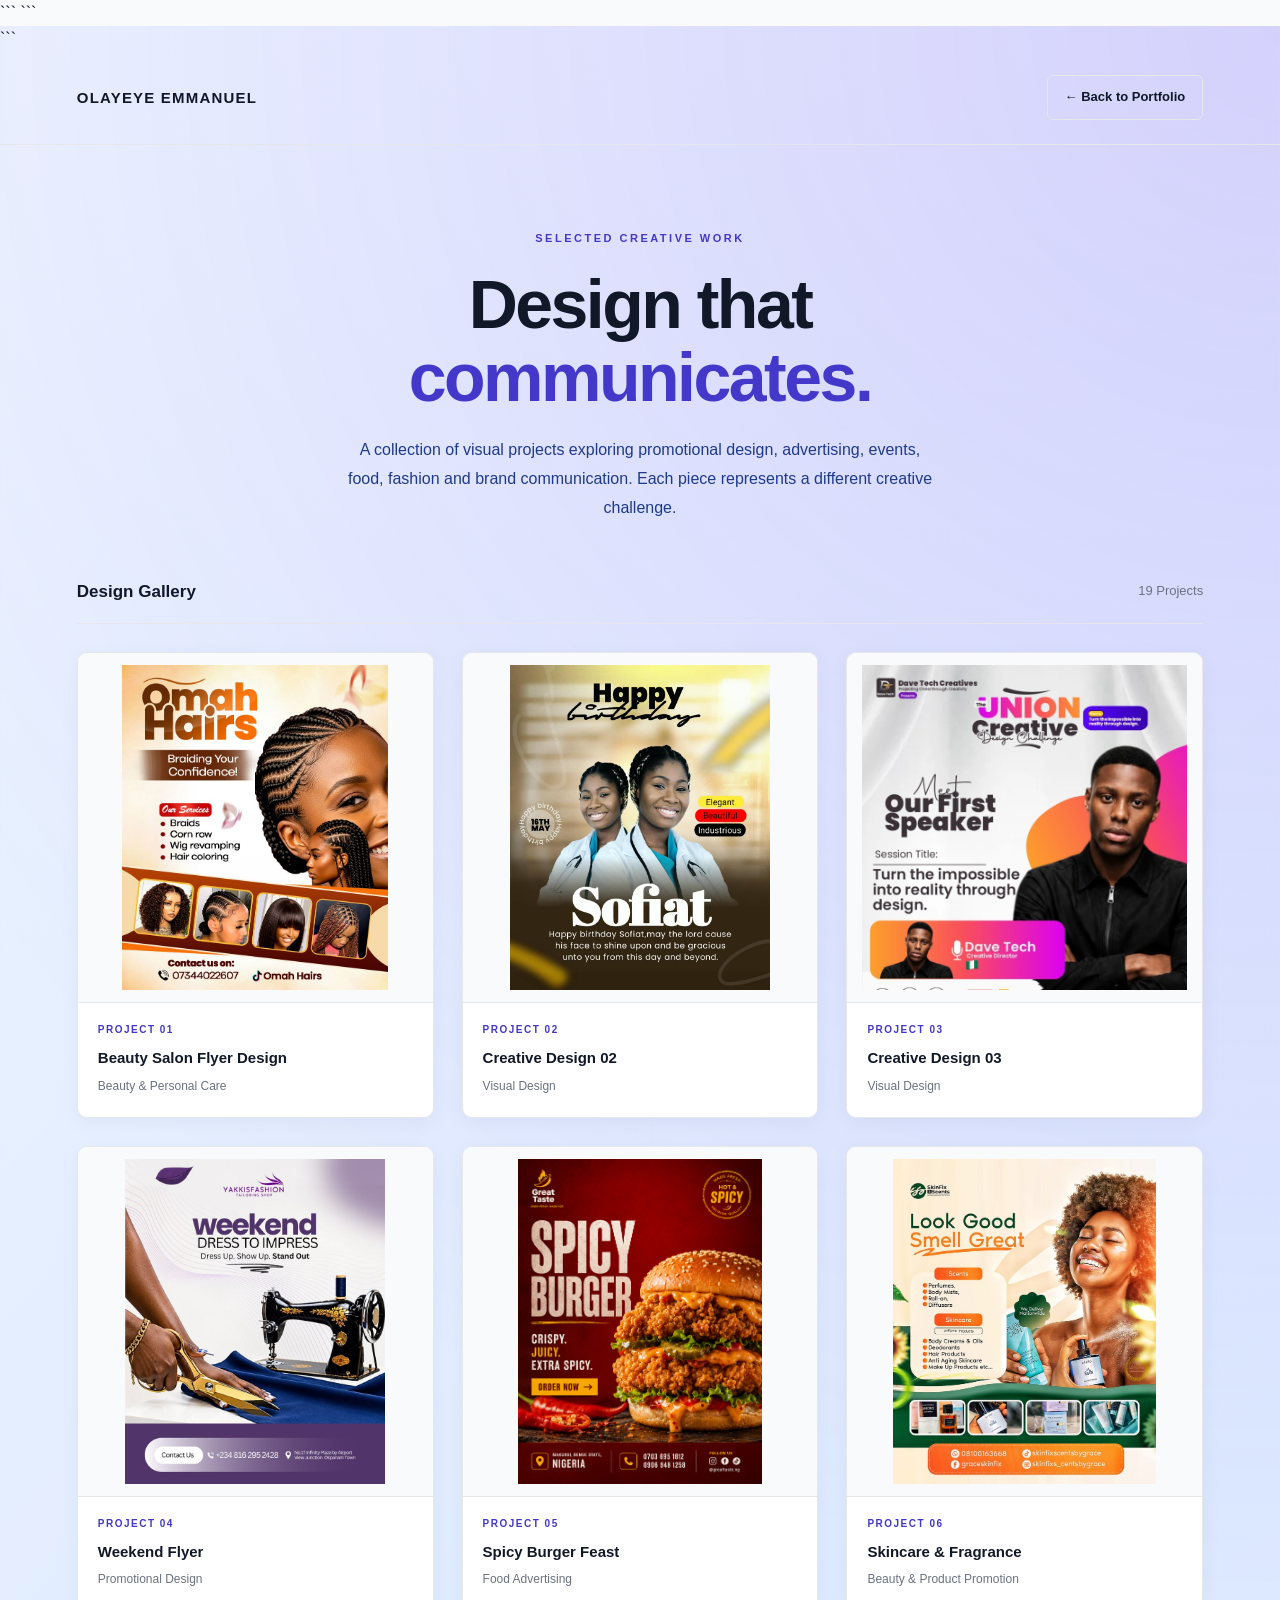
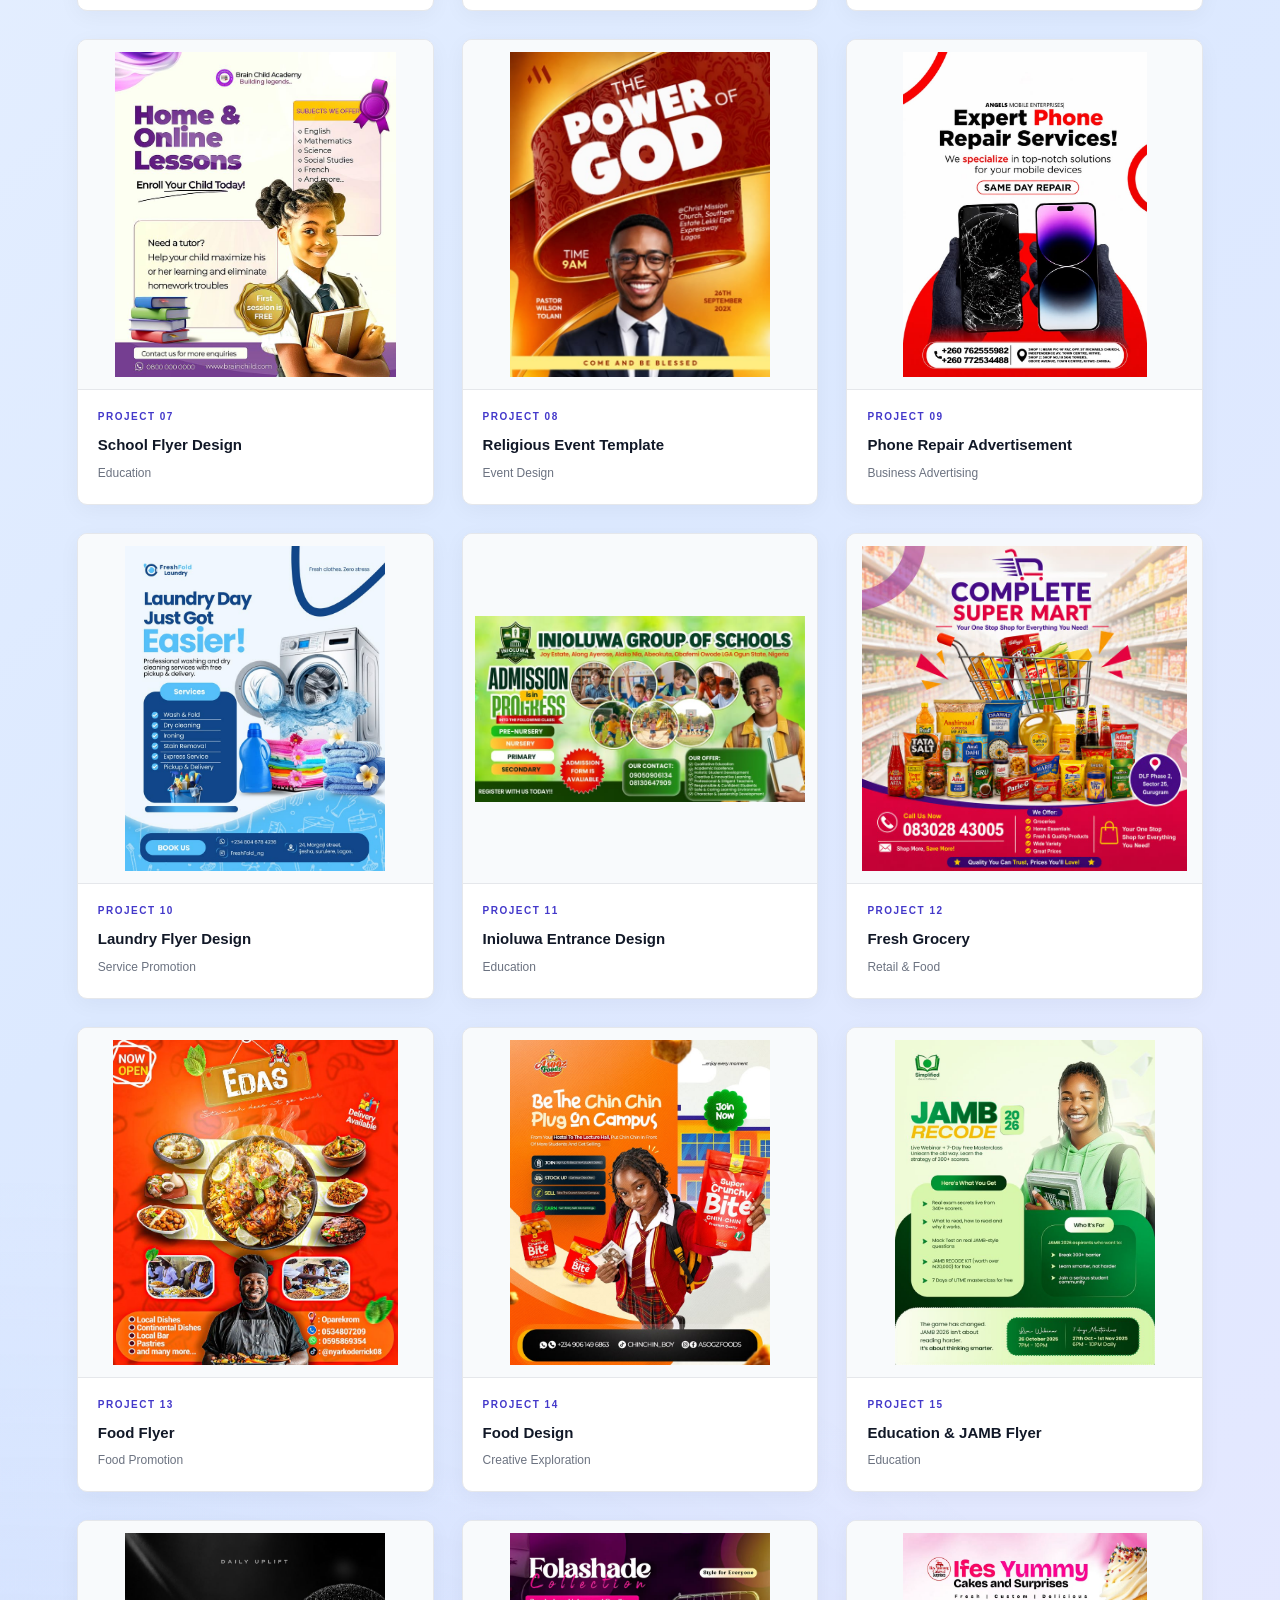
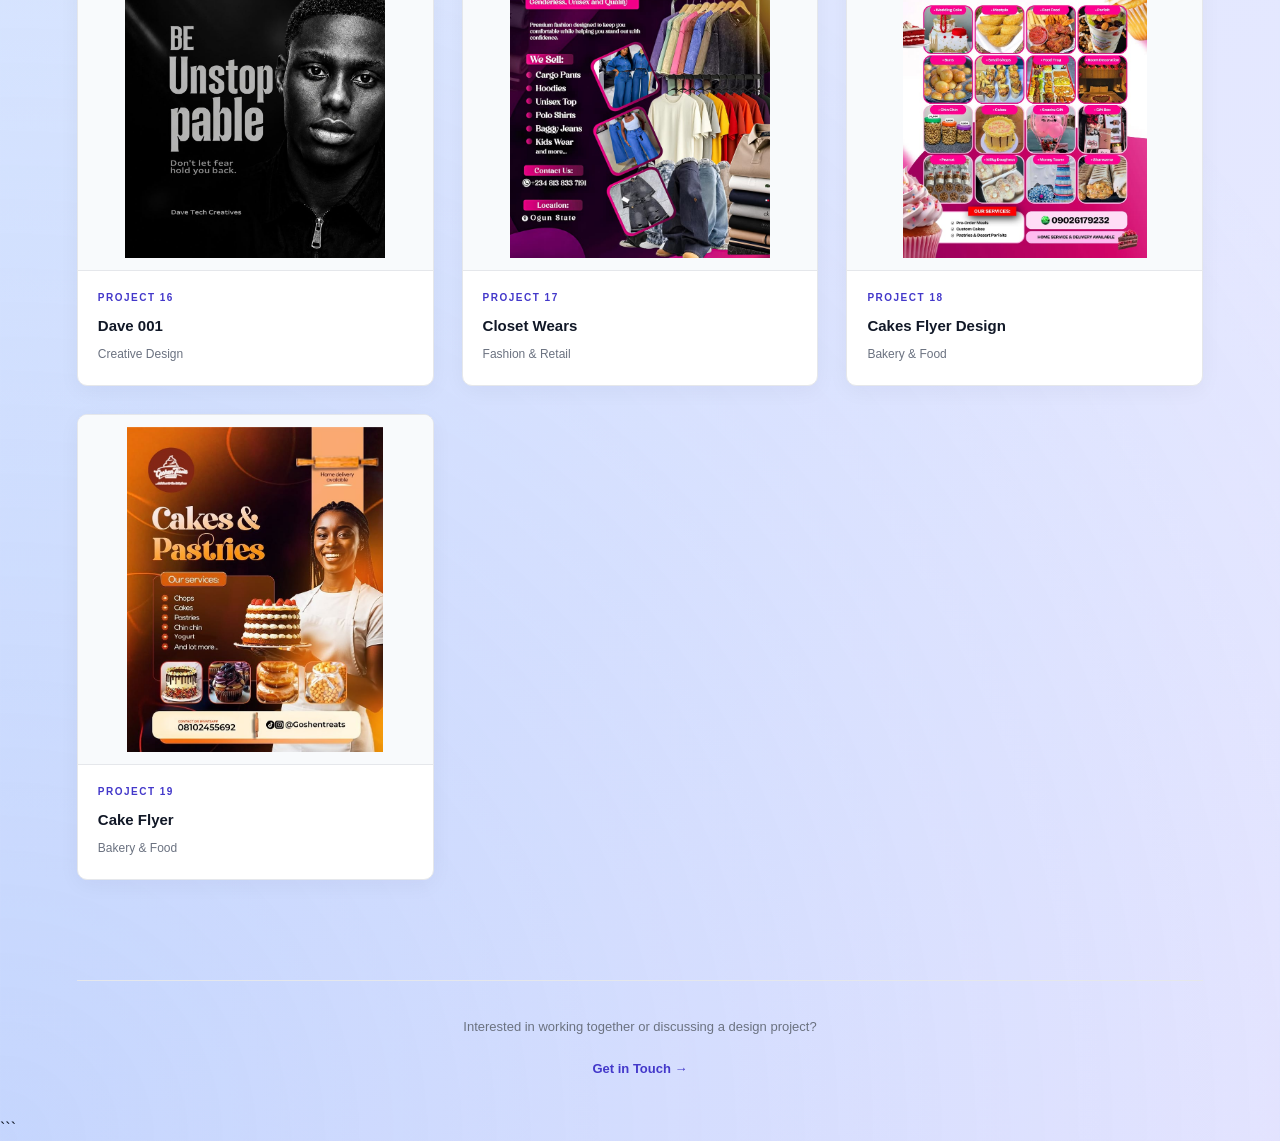
==== commit bfdbee89: "Update work gallery styling" ====
--- a/work.html
+++ b/work.html
@@ -14,10 +14,26 @@
 
 <style>
     .gallery-page {
-        min-height: 100vh;
-        background: #ffffff;
-        color: #111827;
-    }
+    min-height: 100vh;
+    background:
+        radial-gradient(
+            circle at 100% 0%,
+            rgba(124, 58, 237, 0.16) 0%,
+            transparent 35%
+        ),
+        radial-gradient(
+            circle at 0% 100%,
+            rgba(59, 130, 246, 0.18) 0%,
+            transparent 35%
+        ),
+        linear-gradient(
+            135deg,
+            #edf4ff 0%,
+            #dce9ff 48%,
+            #e9e7ff 100%
+        );
+    color: #111827;
+}
 
     .gallery-header {
         padding: 24px 6%;
@@ -80,17 +96,18 @@
     }
 
     .gallery-intro h1 span {
-        display: block;
-        color: #6b7280;
-    }
-
-    .gallery-intro p {
-        max-width: 590px;
-        margin: 0 auto;
-        color: #6b7280;
-        font-size: 16px;
-        line-height: 1.8;
-    }
+    display: block;
+    color: #4338CA;
+}
+
+  .gallery-intro p {
+    max-width: 590px;
+    margin: 0 auto;
+    color: #1E3A8A !important;
+    font-size: 16px;
+    line-height: 1.8;
+    font-weight: 500;
+}
 
     .gallery-main {
         width: min(1440px, 100%);
